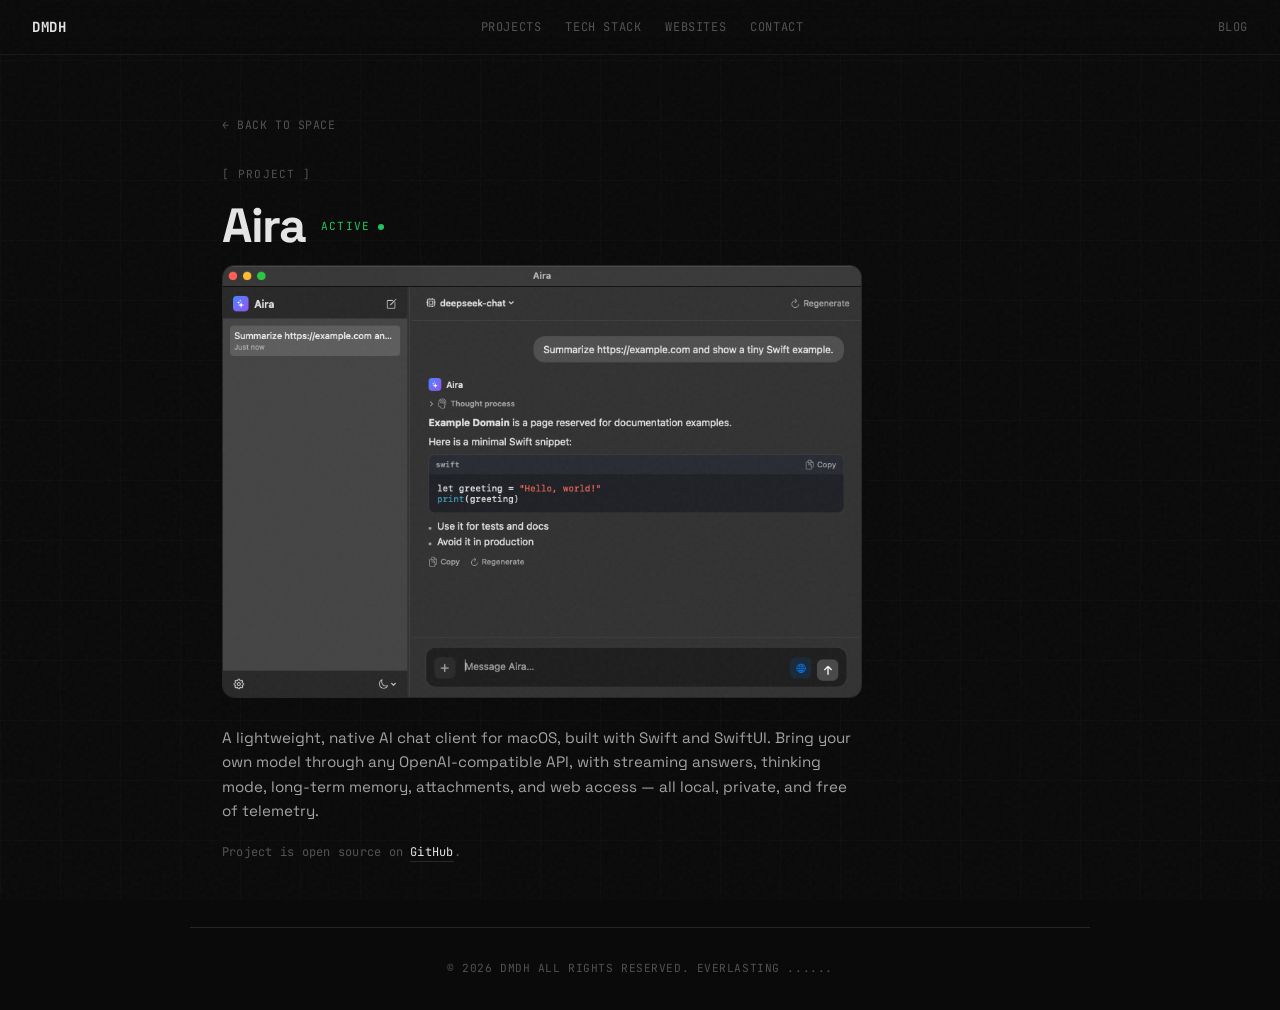
==== aira.html @ 38782048 "Add Aira project page" ====
<!DOCTYPE html>
<html lang="en" translate="no" class="notranslate">
<head>
    <meta charset="UTF-8">
    <meta name="viewport" content="width=device-width, initial-scale=1.0">
    <meta name="google" content="notranslate">
    <title>Aira — DmDh's Space</title>
    <meta name="description" content="Aira — a lightweight, native macOS AI chat client built with Swift and SwiftUI for chatting with multiple AI models through customizable APIs.">

    <!-- Open Graph -->
    <meta property="og:type" content="website">
    <meta property="og:title" content="Aira — DmDh's Space">
    <meta property="og:description" content="Aira — a lightweight, native macOS AI chat client built with Swift and SwiftUI for chatting with multiple AI models through customizable APIs.">

    <!-- Social -->
    <meta property="twitter:card" content="summary_large_image">
    <meta property="twitter:title" content="Aira — DmDh's Space">
    <meta property="twitter:description" content="Aira — a lightweight, native macOS AI chat client built with Swift and SwiftUI for chatting with multiple AI models through customizable APIs.">

    <link rel="icon" type="image/png" href="assets/img/favicon.png">
    <link rel="preconnect" href="https://fonts.googleapis.com">
    <link rel="preconnect" href="https://fonts.gstatic.com" crossorigin>
    <link href="https://fonts.googleapis.com/css2?family=Space+Grotesk:wght@400;500;700&family=JetBrains+Mono:wght@300;400;500&display=swap" rel="stylesheet" crossorigin>
    <link rel="preload" href="assets/css/styles.css" as="style">
    <link rel="stylesheet" href="assets/css/styles.css">
</head>
<body translate="no">
    <div class="noise-overlay"></div>

    <div class="cursor-dot"></div>
    <div class="cursor-ring"></div>

    <nav>
        <div class="nav-logo">DmDh</div>
        <div class="nav-links">
            <a href="index.html#projects">Projects</a>
            <a href="index.html#techstack">Tech Stack</a>
            <a href="index.html#websites">Websites</a>
            <a href="index.html#contact">Contact</a>
        </div>
        <div class="nav-social">
            <a href="https://dmdh.me" target="_blank" rel="noopener noreferrer">BLOG</a>
        </div>
    </nav>

    <main>
        <section class="project-detail" translate="no">
            <a class="detail-back" href="index.html">&larr; Back to Space</a>
            <div class="annotation">[ PROJECT ]</div>
            <div class="detail-head">
                <h1 class="detail-title">Aira</h1>
                <span class="project-status">ACTIVE <span class="status-dot"></span></span>
            </div>
            <div class="detail-media">
                <img src="assets/img/aira.png" alt="Aira">
            </div>
            <p class="detail-text">
                A lightweight, native AI chat client for macOS, built with Swift and SwiftUI.
                Bring your own model through any OpenAI-compatible API, with streaming answers,
                thinking mode, long-term memory, attachments, and web access — all local, private,
                and free of telemetry.
            </p>
            <p class="detail-note">
                Project is open source on <a href="https://github.com/dmdh1145/Aira" target="_blank" rel="noopener noreferrer">GitHub</a>.
            </p>
        </section>
    </main>

    <footer>
        <span class="footer-copy">&copy; 2026 DmDh ALL RIGHTS RESERVED. EVERLASTING ......</span>
    </footer>

    <script src="assets/js/script.js"></script>
</body>
</html>
---- assets/css/styles.css ----
/* ==================== */
/* Reset & Variables */
/* ==================== */

* {
    margin: 0;
    padding: 0;
    box-sizing: border-box;
}

:root {
    --bg: #0a0a0a;
    --bg-card: #111111;
    --bg-card-hover: #161616;
    --text: #e5e5e5;
    --text-secondary: #a3a3a3;
    --text-muted: #525252;
    --border: #262626;
    --accent: #e5e5e5;
    --accent-dim: rgba(229, 229, 229, 0.05);
    --tag-bg: rgba(229, 229, 229, 0.08);
    --pill-bg: rgba(229, 229, 229, 0.06);
    --pill-border: rgba(229, 229, 229, 0.12);
    --green: #22c55e;
    --blue: #3b82f6;
}

html {
    scroll-behavior: smooth;
}

body {
    font-family: 'Space Grotesk', -apple-system, BlinkMacSystemFont, sans-serif;
    font-size: 15px;
    line-height: 1.6;
    color: var(--text);
    background: var(--bg);
    overflow-x: hidden;
    -webkit-font-smoothing: antialiased;
    position: relative;
}

/* ==================== */
/* Noise Overlay */
/* ==================== */

.noise-overlay {
    position: fixed;
    top: 0;
    left: 0;
    width: 100%;
    height: 100%;
    pointer-events: none;
    z-index: 100;
    opacity: 0.03;
    background-image: url("data:image/svg+xml,%3Csvg viewBox='0 0 256 256' xmlns='http://www.w3.org/2000/svg'%3E%3Cfilter id='noise'%3E%3CfeTurbulence type='fractalNoise' baseFrequency='0.9' numOctaves='4' stitchTiles='stitch'/%3E%3C/filter%3E%3Crect width='100%25' height='100%25' filter='url(%23noise)'/%3E%3C/svg%3E");
    background-repeat: repeat;
}

/* Grid background */
body::before {
    content: '';
    position: fixed;
    top: 0;
    left: 0;
    width: 100%;
    height: 100%;
    background-image:
        linear-gradient(rgba(255,255,255,0.02) 1px, transparent 1px),
        linear-gradient(90deg, rgba(255,255,255,0.02) 1px, transparent 1px);
    background-size: 60px 60px;
    pointer-events: none;
    z-index: 0;
}

/* ==================== */
/* Navigation */
/* ==================== */

nav {
    position: fixed;
    top: 0;
    left: 0;
    right: 0;
    z-index: 50;
    display: flex;
    align-items: center;
    justify-content: space-between;
    padding: 1rem 2rem;
    background: rgba(10, 10, 10, 0.8);
    backdrop-filter: blur(12px);
    border-bottom: 1px solid var(--border);
    font-family: 'JetBrains Mono', monospace;
    font-size: 0.75rem;
    text-transform: uppercase;
    letter-spacing: 0.05em;
}

.nav-logo {
    font-weight: 700;
    font-size: 0.875rem;
    color: var(--text);
}

.nav-links, .nav-social {
    display: flex;
    gap: 1.5rem;
}

nav a {
    color: var(--text-muted);
    text-decoration: none;
    transition: color 0.2s;
}

nav a:hover {
    color: var(--text);
}

/* ==================== */
/* Main Container */
/* ==================== */

main {
    max-width: 900px;
    margin: 0 auto;
    padding: 7rem 2rem 4rem;
    position: relative;
    z-index: 1;
}

/* ==================== */
/* Annotations */
/* ==================== */

.annotation {
    font-family: 'JetBrains Mono', monospace;
    font-size: 0.7rem;
    color: var(--text-muted);
    letter-spacing: 0.1em;
    text-transform: uppercase;
    margin-bottom: 1rem;
}

/* ==================== */
/* Hero */
/* ==================== */

.hero {
    margin-bottom: 4rem;
    padding-top: 2rem;
}

.hero-name {
    font-size: clamp(3rem, 12vw, 6rem);
    font-weight: 700;
    line-height: 1;
    letter-spacing: -0.03em;
    margin-bottom: 1rem;
    color: var(--text);
}

.hero-name span {
    display: inline-block;
    animation: fadeInChar 0.5s ease forwards;
    opacity: 0;
    transform: translateY(20px);
}

.hero-space {
    width: 0.3em;
    display: inline-block;
}

@keyframes fadeInChar {
    to {
        opacity: 1;
        transform: translateY(0);
    }
}

.hero-meta {
    font-family: 'JetBrains Mono', monospace;
    font-size: 0.75rem;
    color: var(--text-muted);
    letter-spacing: 0.05em;
    text-transform: uppercase;
    display: flex;
    align-items: center;
    gap: 0.5rem;
}

.status-dot {
    width: 6px;
    height: 6px;
    border-radius: 50%;
    background: var(--green);
    animation: pulse 2s ease-in-out infinite;
}

@keyframes pulse {
    0%, 100% { opacity: 1; }
    50% { opacity: 0.3; }
}

/* ==================== */
/* Cards */
/* ==================== */

.card {
    background: var(--bg-card);
    border: 1px solid var(--border);
    border-radius: 12px;
    padding: 2rem;
    margin-bottom: 2rem;
    transition: border-color 0.3s;
}

.card:hover {
    border-color: rgba(229, 229, 229, 0.15);
}
/* ==================== */
/* Tech Stack */
/* ==================== */

.tech-stack {
    margin-bottom: 2rem;
}

.sites-card {
    margin-bottom: 2rem;
    padding-top: 1.25rem;
    padding-bottom: 1.25rem;
}

.sites-list {
    display: flex;
    align-items: center;
    justify-content: space-between;
    gap: 1rem;
    flex-wrap: wrap;
}

.sites-list a {
    font-family: 'JetBrains Mono', monospace;
    font-size: 0.72rem;
    color: var(--text);
    text-decoration: none;
    padding: 0.42rem 0.75rem;
    border: 1px solid var(--border);
    border-radius: 18px;
    background: var(--pill-bg);
    transition: all 0.2s;
}

.sites-list a:hover {
    background: rgba(229, 229, 229, 0.1);
    border-color: rgba(229, 229, 229, 0.2);
}

.stack-grid {
    display: grid;
    grid-template-columns: repeat(2, minmax(0, 1fr));
    gap: 1rem;
}

.stack-card {
    background: var(--bg-card);
    border: 1px solid var(--border);
    border-radius: 12px;
    padding: 1.5rem;
}

.stack-card h3 {
    font-family: 'JetBrains Mono', monospace;
    font-size: 0.65rem;
    color: var(--text-muted);
    text-transform: uppercase;
    letter-spacing: 0.1em;
    margin-bottom: 1rem;
}

.pills {
    display: flex;
    flex-wrap: wrap;
    gap: 0.5rem;
}

.pill {
    font-family: 'JetBrains Mono', monospace;
    font-size: 0.7rem;
    color: var(--text-secondary);
    background: var(--pill-bg);
    border: 1px solid var(--pill-border);
    padding: 0.3rem 0.65rem;
    border-radius: 20px;
    transition: all 0.2s;
}

.pill:hover {
    background: rgba(229, 229, 229, 0.1);
    border-color: rgba(229, 229, 229, 0.2);
    color: var(--text);
}

/* ==================== */
/* Projects */
/* ==================== */

.projects-grid {
    display: grid;
    grid-template-columns: repeat(auto-fit, minmax(240px, 1fr));
    gap: 1rem;
    margin-bottom: 2rem;
}

.project-card {
    display: flex;
    flex-direction: column;
    gap: 1rem;
    margin-bottom: 0;
    min-width: 0;
    overflow: hidden;
    text-decoration: none;
    color: inherit;
}

.project-media {
    position: relative;
    width: 100%;
    aspect-ratio: 16 / 9;
    border-radius: 8px;
    border: 1px solid var(--border);
    background: var(--bg);
    overflow: hidden;
}

.project-media img {
    width: 100%;
    height: 100%;
    object-fit: cover;
    display: block;
    transition: transform 0.25s ease;
}

.project-card:hover .project-media img {
    transform: scale(1.05);
}

.project-media-placeholder {
    background: var(--pill-bg);
}

.project-title {
    font-size: 0.95rem;
    font-weight: 700;
    color: var(--text);
    transition: transform 0.25s ease;
    transform-origin: left center;
}

.project-card:hover .project-title {
    transform: scale(1.04);
}

.project-desc {
    font-size: 0.85rem;
    color: var(--text-secondary);
    margin-top: 0.35rem;
}

.project-body {
    display: flex;
    flex-direction: column;
    flex: 1;
}

.project-status {
    display: inline-flex;
    align-items: center;
    gap: 0.5rem;
    font-family: 'JetBrains Mono', monospace;
    font-size: 0.7rem;
    letter-spacing: 0.1em;
    text-transform: uppercase;
    color: var(--green);
}

.project-body .project-status {
    margin-top: auto;
    padding-top: 0.6rem;
}

.project-status.upcoming {
    color: var(--blue);
}

.status-dot.blue {
    background: var(--blue);
}

/* ==================== */
/* Project Detail */
/* ==================== */

.project-detail {
    max-width: 640px;
}

.detail-back {
    display: inline-block;
    font-family: 'JetBrains Mono', monospace;
    font-size: 0.72rem;
    color: var(--text-muted);
    text-decoration: none;
    text-transform: uppercase;
    letter-spacing: 0.05em;
    margin-bottom: 2rem;
    transition: color 0.2s;
}

.detail-back:hover {
    color: var(--text);
}

.detail-head {
    display: flex;
    align-items: center;
    flex-wrap: wrap;
    gap: 0.75rem 1rem;
    margin-bottom: 0.75rem;
}

.detail-title {
    font-size: clamp(2rem, 8vw, 3rem);
    font-weight: 700;
    line-height: 1.1;
    letter-spacing: -0.03em;
    margin-bottom: 0.75rem;
}

.detail-head .detail-title {
    margin-bottom: 0;
}

.detail-media {
    width: 100%;
    border: 1px solid var(--border);
    border-radius: 12px;
    background: var(--bg-card);
    overflow: hidden;
    margin-bottom: 1.75rem;
}

.detail-media img {
    width: 100%;
    height: auto;
    display: block;
}

.detail-text {
    color: var(--text-secondary);
    font-size: 0.95rem;
    margin-bottom: 1.25rem;
}

.detail-note {
    font-family: 'JetBrains Mono', monospace;
    font-size: 0.75rem;
    color: var(--text-muted);
    letter-spacing: 0.02em;
}

.detail-note a {
    color: var(--text);
    text-decoration: none;
    border-bottom: 1px solid var(--border);
    padding-bottom: 1px;
    transition: border-color 0.2s;
}

.detail-note a:hover {
    border-bottom-color: var(--text);
}

/* ==================== */
/* Contact */
/* ==================== */

.contact-text {
    color: var(--text-secondary);
    font-size: 0.95rem;
    margin-bottom: 1.25rem;
}

.contact-links {
    display: flex;
    gap: 1.5rem;
}

.contact-links a {
    font-family: 'JetBrains Mono', monospace;
    font-size: 0.75rem;
    color: var(--text-muted);
    text-decoration: none;
    text-transform: uppercase;
    letter-spacing: 0.05em;
    border-bottom: 1px solid var(--border);
    padding-bottom: 2px;
    transition: all 0.2s;
}

.contact-links a:hover {
    color: var(--text);
    border-bottom-color: var(--text);
}

/* ==================== */
/* Footer */
/* ==================== */

footer {
    max-width: 900px;
    margin: 0 auto;
    padding: 2rem;
    display: flex;
    justify-content: center;
    align-items: center;
    border-top: 1px solid var(--border);
    font-family: 'JetBrains Mono', monospace;
    font-size: 0.7rem;
    color: var(--text-muted);
    text-transform: uppercase;
    letter-spacing: 0.05em;
    position: relative;
    z-index: 1;
}

.footer-copy {
    text-align: center;
}

/* ==================== */
/* Custom Cursor */
/* ==================== */

body {
    cursor: none;
}

a, button {
    cursor: none;
}

.cursor-dot,
.cursor-ring {
    position: fixed;
    pointer-events: none;
    z-index: 9999;
    mix-blend-mode: difference;
    display: none;
}

.cursor-dot {
    width: 5px;
    height: 5px;
    background: #fff;
    border-radius: 50%;
}

.cursor-ring {
    width: 40px;
    height: 40px;
    border: 1.5px solid #fff;
    border-radius: 50%;
    background: transparent;
}

@media (hover: hover) and (pointer: fine) {
    .cursor-dot,
    .cursor-ring {
        display: block;
    }
}

/* ==================== */
/* Animations */
/* ==================== */

.card, .stack-card, .tech-stack {
    opacity: 0;
    transform: translateY(20px);
    animation: fadeInUp 0.6s ease forwards;
}

@keyframes fadeInUp {
    to {
        opacity: 1;
        transform: translateY(0);
    }
}

.card:nth-child(2) { animation-delay: 0.1s; }
.card:nth-child(3) { animation-delay: 0.2s; }
.card:nth-child(4) { animation-delay: 0.3s; }
.card:nth-child(5) { animation-delay: 0.4s; }
.tech-stack { animation-delay: 0.5s; }

/* ==================== */
/* Responsive - Tablet */
/* ==================== */

@media (max-width: 768px) {
    nav {
        padding: 0.75rem 1.25rem;
    }

    .nav-links {
        gap: 1rem;
    }

    .nav-social {
        display: none;
    }

    main {
        padding: 6rem 1.25rem 3rem;
    }

    .hero-name {
        font-size: clamp(2.5rem, 10vw, 4rem);
    }

    .stack-grid {
        grid-template-columns: 1fr;
    }

    .sites-list {
        justify-content: flex-start;
        gap: 0.65rem;
    }

    .contact-links {
        flex-wrap: wrap;
    }
}

@media (max-width: 640px) {
    .projects-grid {
        grid-template-columns: 1fr;
    }
}

@media (max-width: 480px) {
    .nav-links {
        display: none;
    }

    main {
        padding: 5rem 1rem 2rem;
    }

    .hero-name {
        font-size: 2.5rem;
    }

    .card {
        padding: 1.5rem;
    }
}

/* ==================== */
/* Accessibility */
/* ==================== */

@media (prefers-reduced-motion: reduce) {
    *, *::before, *::after {
        animation-duration: 0.01ms !important;
        animation-iteration-count: 1 !important;
        transition-duration: 0.01ms !important;
    }
}

a:focus-visible {
    outline: 2px solid var(--text);
    outline-offset: 4px;
}

::selection {
    background: rgba(229, 229, 229, 0.2);
    color: var(--text);
}
---- assets/css/styles.css ----
/* ==================== */
/* Reset & Variables */
/* ==================== */

* {
    margin: 0;
    padding: 0;
    box-sizing: border-box;
}

:root {
    --bg: #0a0a0a;
    --bg-card: #111111;
    --bg-card-hover: #161616;
    --text: #e5e5e5;
    --text-secondary: #a3a3a3;
    --text-muted: #525252;
    --border: #262626;
    --accent: #e5e5e5;
    --accent-dim: rgba(229, 229, 229, 0.05);
    --tag-bg: rgba(229, 229, 229, 0.08);
    --pill-bg: rgba(229, 229, 229, 0.06);
    --pill-border: rgba(229, 229, 229, 0.12);
    --green: #22c55e;
    --blue: #3b82f6;
}

html {
    scroll-behavior: smooth;
}

body {
    font-family: 'Space Grotesk', -apple-system, BlinkMacSystemFont, sans-serif;
    font-size: 15px;
    line-height: 1.6;
    color: var(--text);
    background: var(--bg);
    overflow-x: hidden;
    -webkit-font-smoothing: antialiased;
    position: relative;
}

/* ==================== */
/* Noise Overlay */
/* ==================== */

.noise-overlay {
    position: fixed;
    top: 0;
    left: 0;
    width: 100%;
    height: 100%;
    pointer-events: none;
    z-index: 100;
    opacity: 0.03;
    background-image: url("data:image/svg+xml,%3Csvg viewBox='0 0 256 256' xmlns='http://www.w3.org/2000/svg'%3E%3Cfilter id='noise'%3E%3CfeTurbulence type='fractalNoise' baseFrequency='0.9' numOctaves='4' stitchTiles='stitch'/%3E%3C/filter%3E%3Crect width='100%25' height='100%25' filter='url(%23noise)'/%3E%3C/svg%3E");
    background-repeat: repeat;
}

/* Grid background */
body::before {
    content: '';
    position: fixed;
    top: 0;
    left: 0;
    width: 100%;
    height: 100%;
    background-image:
        linear-gradient(rgba(255,255,255,0.02) 1px, transparent 1px),
        linear-gradient(90deg, rgba(255,255,255,0.02) 1px, transparent 1px);
    background-size: 60px 60px;
    pointer-events: none;
    z-index: 0;
}

/* ==================== */
/* Navigation */
/* ==================== */

nav {
    position: fixed;
    top: 0;
    left: 0;
    right: 0;
    z-index: 50;
    display: flex;
    align-items: center;
    justify-content: space-between;
    padding: 1rem 2rem;
    background: rgba(10, 10, 10, 0.8);
    backdrop-filter: blur(12px);
    border-bottom: 1px solid var(--border);
    font-family: 'JetBrains Mono', monospace;
    font-size: 0.75rem;
    text-transform: uppercase;
    letter-spacing: 0.05em;
}

.nav-logo {
    font-weight: 700;
    font-size: 0.875rem;
    color: var(--text);
}

.nav-links, .nav-social {
    display: flex;
    gap: 1.5rem;
}

nav a {
    color: var(--text-muted);
    text-decoration: none;
    transition: color 0.2s;
}

nav a:hover {
    color: var(--text);
}

/* ==================== */
/* Main Container */
/* ==================== */

main {
    max-width: 900px;
    margin: 0 auto;
    padding: 7rem 2rem 4rem;
    position: relative;
    z-index: 1;
}

/* ==================== */
/* Annotations */
/* ==================== */

.annotation {
    font-family: 'JetBrains Mono', monospace;
    font-size: 0.7rem;
    color: var(--text-muted);
    letter-spacing: 0.1em;
    text-transform: uppercase;
    margin-bottom: 1rem;
}

/* ==================== */
/* Hero */
/* ==================== */

.hero {
    margin-bottom: 4rem;
    padding-top: 2rem;
}

.hero-name {
    font-size: clamp(3rem, 12vw, 6rem);
    font-weight: 700;
    line-height: 1;
    letter-spacing: -0.03em;
    margin-bottom: 1rem;
    color: var(--text);
}

.hero-name span {
    display: inline-block;
    animation: fadeInChar 0.5s ease forwards;
    opacity: 0;
    transform: translateY(20px);
}

.hero-space {
    width: 0.3em;
    display: inline-block;
}

@keyframes fadeInChar {
    to {
        opacity: 1;
        transform: translateY(0);
    }
}

.hero-meta {
    font-family: 'JetBrains Mono', monospace;
    font-size: 0.75rem;
    color: var(--text-muted);
    letter-spacing: 0.05em;
    text-transform: uppercase;
    display: flex;
    align-items: center;
    gap: 0.5rem;
}

.status-dot {
    width: 6px;
    height: 6px;
    border-radius: 50%;
    background: var(--green);
    animation: pulse 2s ease-in-out infinite;
}

@keyframes pulse {
    0%, 100% { opacity: 1; }
    50% { opacity: 0.3; }
}

/* ==================== */
/* Cards */
/* ==================== */

.card {
    background: var(--bg-card);
    border: 1px solid var(--border);
    border-radius: 12px;
    padding: 2rem;
    margin-bottom: 2rem;
    transition: border-color 0.3s;
}

.card:hover {
    border-color: rgba(229, 229, 229, 0.15);
}
/* ==================== */
/* Tech Stack */
/* ==================== */

.tech-stack {
    margin-bottom: 2rem;
}

.sites-card {
    margin-bottom: 2rem;
    padding-top: 1.25rem;
    padding-bottom: 1.25rem;
}

.sites-list {
    display: flex;
    align-items: center;
    justify-content: space-between;
    gap: 1rem;
    flex-wrap: wrap;
}

.sites-list a {
    font-family: 'JetBrains Mono', monospace;
    font-size: 0.72rem;
    color: var(--text);
    text-decoration: none;
    padding: 0.42rem 0.75rem;
    border: 1px solid var(--border);
    border-radius: 18px;
    background: var(--pill-bg);
    transition: all 0.2s;
}

.sites-list a:hover {
    background: rgba(229, 229, 229, 0.1);
    border-color: rgba(229, 229, 229, 0.2);
}

.stack-grid {
    display: grid;
    grid-template-columns: repeat(2, minmax(0, 1fr));
    gap: 1rem;
}

.stack-card {
    background: var(--bg-card);
    border: 1px solid var(--border);
    border-radius: 12px;
    padding: 1.5rem;
}

.stack-card h3 {
    font-family: 'JetBrains Mono', monospace;
    font-size: 0.65rem;
    color: var(--text-muted);
    text-transform: uppercase;
    letter-spacing: 0.1em;
    margin-bottom: 1rem;
}

.pills {
    display: flex;
    flex-wrap: wrap;
    gap: 0.5rem;
}

.pill {
    font-family: 'JetBrains Mono', monospace;
    font-size: 0.7rem;
    color: var(--text-secondary);
    background: var(--pill-bg);
    border: 1px solid var(--pill-border);
    padding: 0.3rem 0.65rem;
    border-radius: 20px;
    transition: all 0.2s;
}

.pill:hover {
    background: rgba(229, 229, 229, 0.1);
    border-color: rgba(229, 229, 229, 0.2);
    color: var(--text);
}

/* ==================== */
/* Projects */
/* ==================== */

.projects-grid {
    display: grid;
    grid-template-columns: repeat(auto-fit, minmax(240px, 1fr));
    gap: 1rem;
    margin-bottom: 2rem;
}

.project-card {
    display: flex;
    flex-direction: column;
    gap: 1rem;
    margin-bottom: 0;
    min-width: 0;
    overflow: hidden;
    text-decoration: none;
    color: inherit;
}

.project-media {
    position: relative;
    width: 100%;
    aspect-ratio: 16 / 9;
    border-radius: 8px;
    border: 1px solid var(--border);
    background: var(--bg);
    overflow: hidden;
}

.project-media img {
    width: 100%;
    height: 100%;
    object-fit: cover;
    display: block;
    transition: transform 0.25s ease;
}

.project-card:hover .project-media img {
    transform: scale(1.05);
}

.project-media-placeholder {
    background: var(--pill-bg);
}

.project-title {
    font-size: 0.95rem;
    font-weight: 700;
    color: var(--text);
    transition: transform 0.25s ease;
    transform-origin: left center;
}

.project-card:hover .project-title {
    transform: scale(1.04);
}

.project-desc {
    font-size: 0.85rem;
    color: var(--text-secondary);
    margin-top: 0.35rem;
}

.project-body {
    display: flex;
    flex-direction: column;
    flex: 1;
}

.project-status {
    display: inline-flex;
    align-items: center;
    gap: 0.5rem;
    font-family: 'JetBrains Mono', monospace;
    font-size: 0.7rem;
    letter-spacing: 0.1em;
    text-transform: uppercase;
    color: var(--green);
}

.project-body .project-status {
    margin-top: auto;
    padding-top: 0.6rem;
}

.project-status.upcoming {
    color: var(--blue);
}

.status-dot.blue {
    background: var(--blue);
}

/* ==================== */
/* Project Detail */
/* ==================== */

.project-detail {
    max-width: 640px;
}

.detail-back {
    display: inline-block;
    font-family: 'JetBrains Mono', monospace;
    font-size: 0.72rem;
    color: var(--text-muted);
    text-decoration: none;
    text-transform: uppercase;
    letter-spacing: 0.05em;
    margin-bottom: 2rem;
    transition: color 0.2s;
}

.detail-back:hover {
    color: var(--text);
}

.detail-head {
    display: flex;
    align-items: center;
    flex-wrap: wrap;
    gap: 0.75rem 1rem;
    margin-bottom: 0.75rem;
}

.detail-title {
    font-size: clamp(2rem, 8vw, 3rem);
    font-weight: 700;
    line-height: 1.1;
    letter-spacing: -0.03em;
    margin-bottom: 0.75rem;
}

.detail-head .detail-title {
    margin-bottom: 0;
}

.detail-media {
    width: 100%;
    border: 1px solid var(--border);
    border-radius: 12px;
    background: var(--bg-card);
    overflow: hidden;
    margin-bottom: 1.75rem;
}

.detail-media img {
    width: 100%;
    height: auto;
    display: block;
}

.detail-text {
    color: var(--text-secondary);
    font-size: 0.95rem;
    margin-bottom: 1.25rem;
}

.detail-note {
    font-family: 'JetBrains Mono', monospace;
    font-size: 0.75rem;
    color: var(--text-muted);
    letter-spacing: 0.02em;
}

.detail-note a {
    color: var(--text);
    text-decoration: none;
    border-bottom: 1px solid var(--border);
    padding-bottom: 1px;
    transition: border-color 0.2s;
}

.detail-note a:hover {
    border-bottom-color: var(--text);
}

/* ==================== */
/* Contact */
/* ==================== */

.contact-text {
    color: var(--text-secondary);
    font-size: 0.95rem;
    margin-bottom: 1.25rem;
}

.contact-links {
    display: flex;
    gap: 1.5rem;
}

.contact-links a {
    font-family: 'JetBrains Mono', monospace;
    font-size: 0.75rem;
    color: var(--text-muted);
    text-decoration: none;
    text-transform: uppercase;
    letter-spacing: 0.05em;
    border-bottom: 1px solid var(--border);
    padding-bottom: 2px;
    transition: all 0.2s;
}

.contact-links a:hover {
    color: var(--text);
    border-bottom-color: var(--text);
}

/* ==================== */
/* Footer */
/* ==================== */

footer {
    max-width: 900px;
    margin: 0 auto;
    padding: 2rem;
    display: flex;
    justify-content: center;
    align-items: center;
    border-top: 1px solid var(--border);
    font-family: 'JetBrains Mono', monospace;
    font-size: 0.7rem;
    color: var(--text-muted);
    text-transform: uppercase;
    letter-spacing: 0.05em;
    position: relative;
    z-index: 1;
}

.footer-copy {
    text-align: center;
}

/* ==================== */
/* Custom Cursor */
/* ==================== */

body {
    cursor: none;
}

a, button {
    cursor: none;
}

.cursor-dot,
.cursor-ring {
    position: fixed;
    pointer-events: none;
    z-index: 9999;
    mix-blend-mode: difference;
    display: none;
}

.cursor-dot {
    width: 5px;
    height: 5px;
    background: #fff;
    border-radius: 50%;
}

.cursor-ring {
    width: 40px;
    height: 40px;
    border: 1.5px solid #fff;
    border-radius: 50%;
    background: transparent;
}

@media (hover: hover) and (pointer: fine) {
    .cursor-dot,
    .cursor-ring {
        display: block;
    }
}

/* ==================== */
/* Animations */
/* ==================== */

.card, .stack-card, .tech-stack {
    opacity: 0;
    transform: translateY(20px);
    animation: fadeInUp 0.6s ease forwards;
}

@keyframes fadeInUp {
    to {
        opacity: 1;
        transform: translateY(0);
    }
}

.card:nth-child(2) { animation-delay: 0.1s; }
.card:nth-child(3) { animation-delay: 0.2s; }
.card:nth-child(4) { animation-delay: 0.3s; }
.card:nth-child(5) { animation-delay: 0.4s; }
.tech-stack { animation-delay: 0.5s; }

/* ==================== */
/* Responsive - Tablet */
/* ==================== */

@media (max-width: 768px) {
    nav {
        padding: 0.75rem 1.25rem;
    }

    .nav-links {
        gap: 1rem;
    }

    .nav-social {
        display: none;
    }

    main {
        padding: 6rem 1.25rem 3rem;
    }

    .hero-name {
        font-size: clamp(2.5rem, 10vw, 4rem);
    }

    .stack-grid {
        grid-template-columns: 1fr;
    }

    .sites-list {
        justify-content: flex-start;
        gap: 0.65rem;
    }

    .contact-links {
        flex-wrap: wrap;
    }
}

@media (max-width: 640px) {
    .projects-grid {
        grid-template-columns: 1fr;
    }
}

@media (max-width: 480px) {
    .nav-links {
        display: none;
    }

    main {
        padding: 5rem 1rem 2rem;
    }

    .hero-name {
        font-size: 2.5rem;
    }

    .card {
        padding: 1.5rem;
    }
}

/* ==================== */
/* Accessibility */
/* ==================== */

@media (prefers-reduced-motion: reduce) {
    *, *::before, *::after {
        animation-duration: 0.01ms !important;
        animation-iteration-count: 1 !important;
        transition-duration: 0.01ms !important;
    }
}

a:focus-visible {
    outline: 2px solid var(--text);
    outline-offset: 4px;
}

::selection {
    background: rgba(229, 229, 229, 0.2);
    color: var(--text);
}
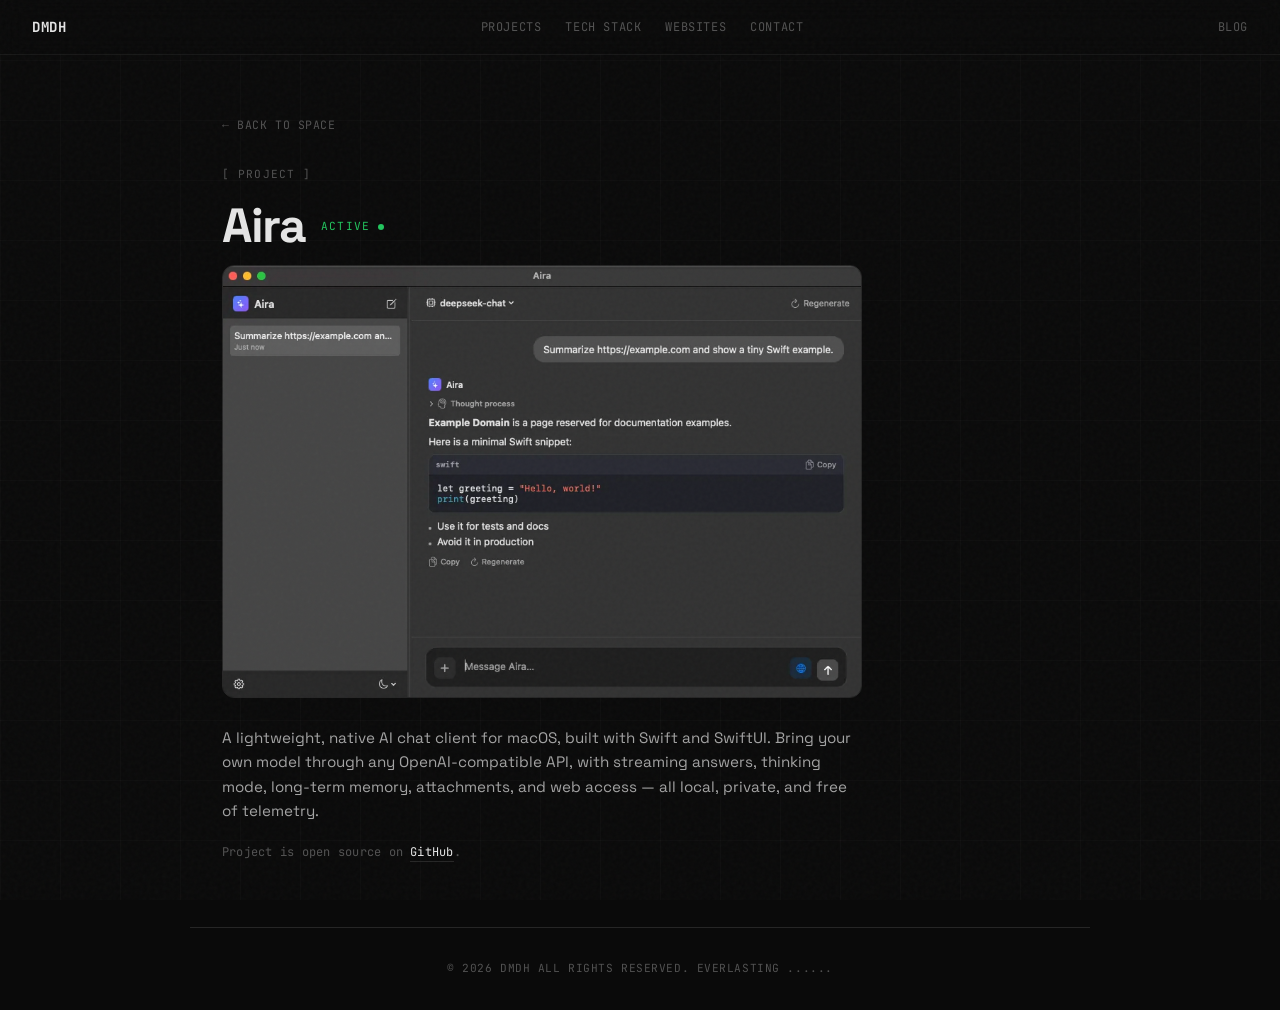
==== commit 288f116a: "auto update" ====
--- a/aira.html
+++ b/aira.html
@@ -1,37 +1,52 @@
 <!DOCTYPE html>
-<html lang="en" translate="no" class="notranslate">
+<html lang="en" translate="no">
 <head>
     <meta charset="UTF-8">
     <meta name="viewport" content="width=device-width, initial-scale=1.0">
-    <meta name="google" content="notranslate">
+    <script>document.documentElement.classList.add('js');</script>
     <title>Aira — DmDh's Space</title>
     <meta name="description" content="Aira — a lightweight, native macOS AI chat client built with Swift and SwiftUI for chatting with multiple AI models through customizable APIs.">
+    <meta name="theme-color" content="#0a0a0a">
+    <link rel="canonical" href="https://dmdh.space/aira.html">
+
+    <link rel="icon" type="image/png" sizes="32x32" href="assets/img/favicon-32.png">
+    <link rel="icon" type="image/png" sizes="16x16" href="assets/img/favicon-16.png">
+    <link rel="apple-touch-icon" sizes="180x180" href="assets/img/apple-touch-icon.png">
+    <link rel="manifest" href="site.webmanifest">
+
+    <link rel="preload" href="assets/fonts/space-grotesk.woff2" as="font" type="font/woff2" crossorigin>
+    <link rel="preload" href="assets/fonts/jetbrains-mono.woff2" as="font" type="font/woff2" crossorigin>
 
     <!-- Open Graph -->
     <meta property="og:type" content="website">
+    <meta property="og:site_name" content="DmDh's Space">
+    <meta property="og:url" content="https://dmdh.space/aira.html">
     <meta property="og:title" content="Aira — DmDh's Space">
     <meta property="og:description" content="Aira — a lightweight, native macOS AI chat client built with Swift and SwiftUI for chatting with multiple AI models through customizable APIs.">
+    <meta property="og:image" content="https://dmdh.space/assets/img/og-image.jpg">
+    <meta property="og:image:width" content="1200">
+    <meta property="og:image:height" content="630">
+    <meta property="og:image:alt" content="Aira">
 
     <!-- Social -->
     <meta property="twitter:card" content="summary_large_image">
     <meta property="twitter:title" content="Aira — DmDh's Space">
     <meta property="twitter:description" content="Aira — a lightweight, native macOS AI chat client built with Swift and SwiftUI for chatting with multiple AI models through customizable APIs.">
+    <meta property="twitter:image" content="https://dmdh.space/assets/img/og-image.jpg">
 
-    <link rel="icon" type="image/png" href="assets/img/favicon.png">
-    <link rel="preconnect" href="https://fonts.googleapis.com">
-    <link rel="preconnect" href="https://fonts.gstatic.com" crossorigin>
-    <link href="https://fonts.googleapis.com/css2?family=Space+Grotesk:wght@400;500;700&family=JetBrains+Mono:wght@300;400;500&display=swap" rel="stylesheet" crossorigin>
     <link rel="preload" href="assets/css/styles.css" as="style">
     <link rel="stylesheet" href="assets/css/styles.css">
 </head>
-<body translate="no">
-    <div class="noise-overlay"></div>
+<body>
+    <a class="skip-link" href="#main">Skip to content</a>
 
-    <div class="cursor-dot"></div>
-    <div class="cursor-ring"></div>
+    <div class="noise-overlay" aria-hidden="true"></div>
 
-    <nav>
-        <div class="nav-logo">DmDh</div>
+    <div class="cursor-dot" aria-hidden="true"></div>
+    <div class="cursor-ring" aria-hidden="true"></div>
+
+    <nav aria-label="Main">
+        <a class="nav-logo" href="index.html">DmDh</a>
         <div class="nav-links">
             <a href="index.html#projects">Projects</a>
             <a href="index.html#techstack">Tech Stack</a>
@@ -43,16 +58,19 @@
         </div>
     </nav>
 
-    <main>
-        <section class="project-detail" translate="no">
+    <main id="main">
+        <section class="project-detail">
             <a class="detail-back" href="index.html">&larr; Back to Space</a>
-            <div class="annotation">[ PROJECT ]</div>
+            <p class="annotation">[ PROJECT ]</p>
             <div class="detail-head">
                 <h1 class="detail-title">Aira</h1>
                 <span class="project-status">ACTIVE <span class="status-dot"></span></span>
             </div>
             <div class="detail-media">
-                <img src="assets/img/aira.png" alt="Aira">
+                <img src="assets/img/aira-900.webp"
+                     srcset="assets/img/aira-450.webp 450w, assets/img/aira-900.webp 900w"
+                     sizes="(max-width: 672px) calc(100vw - 2rem), 640px"
+                     width="900" height="608" alt="Aira" decoding="async" fetchpriority="high">
             </div>
             <p class="detail-text">
                 A lightweight, native AI chat client for macOS, built with Swift and SwiftUI.
--- a/assets/css/styles.css
+++ b/assets/css/styles.css
@@ -8,21 +8,33 @@
     box-sizing: border-box;
 }
 
+@font-face {
+    font-family: 'Space Grotesk';
+    font-style: normal;
+    font-weight: 400 700;
+    font-display: swap;
+    src: url('../fonts/space-grotesk.woff2') format('woff2');
+}
+
+@font-face {
+    font-family: 'JetBrains Mono';
+    font-style: normal;
+    font-weight: 400 700;
+    font-display: swap;
+    src: url('../fonts/jetbrains-mono.woff2') format('woff2');
+}
+
 :root {
+    color-scheme: dark;
     --bg: #0a0a0a;
     --bg-card: #111111;
-    --bg-card-hover: #161616;
     --text: #e5e5e5;
     --text-secondary: #a3a3a3;
     --text-muted: #525252;
     --border: #262626;
-    --accent: #e5e5e5;
-    --accent-dim: rgba(229, 229, 229, 0.05);
-    --tag-bg: rgba(229, 229, 229, 0.08);
     --pill-bg: rgba(229, 229, 229, 0.06);
     --pill-border: rgba(229, 229, 229, 0.12);
     --green: #22c55e;
-    --blue: #3b82f6;
 }
 
 html {
@@ -77,6 +89,28 @@
 /* Navigation */
 /* ==================== */
 
+.skip-link {
+    position: fixed;
+    top: 0.75rem;
+    left: 0.75rem;
+    z-index: 200;
+    padding: 0.6rem 0.9rem;
+    font-family: 'JetBrains Mono', monospace;
+    font-size: 0.7rem;
+    text-transform: uppercase;
+    letter-spacing: 0.05em;
+    color: var(--bg);
+    background: var(--text);
+    border-radius: 6px;
+    text-decoration: none;
+    transform: translateY(-200%);
+    transition: transform 0.2s;
+}
+
+.skip-link:focus-visible {
+    transform: translateY(0);
+}
+
 nav {
     position: fixed;
     top: 0;
@@ -89,11 +123,15 @@
     padding: 1rem 2rem;
     background: rgba(10, 10, 10, 0.8);
     backdrop-filter: blur(12px);
-    border-bottom: 1px solid var(--border);
+    border-bottom: 1px solid rgba(38, 38, 38, 0.5);
     font-family: 'JetBrains Mono', monospace;
     font-size: 0.75rem;
     text-transform: uppercase;
     letter-spacing: 0.05em;
+}
+
+nav.scrolled {
+    border-bottom-color: var(--border);
 }
 
 .nav-logo {
@@ -136,10 +174,18 @@
 .annotation {
     font-family: 'JetBrains Mono', monospace;
     font-size: 0.7rem;
+    font-weight: 400;
     color: var(--text-muted);
     letter-spacing: 0.1em;
     text-transform: uppercase;
     margin-bottom: 1rem;
+}
+
+#projects,
+#techstack,
+#websites,
+#contact {
+    scroll-margin-top: 5rem;
 }
 
 /* ==================== */
@@ -163,14 +209,14 @@
 .hero-name span {
     display: inline-block;
     animation: fadeInChar 0.5s ease forwards;
+    animation-delay: 0s;
     opacity: 0;
     transform: translateY(20px);
 }
 
-.hero-space {
-    width: 0.3em;
-    display: inline-block;
-}
+.hero-name span:nth-child(2) { animation-delay: 0.03s; }
+.hero-name span:nth-child(3) { animation-delay: 0.06s; }
+.hero-name span:nth-child(4) { animation-delay: 0.09s; }
 
 @keyframes fadeInChar {
     to {
@@ -250,7 +296,7 @@
     border: 1px solid var(--border);
     border-radius: 18px;
     background: var(--pill-bg);
-    transition: all 0.2s;
+    transition: background-color 0.2s, border-color 0.2s;
 }
 
 .sites-list a:hover {
@@ -294,7 +340,7 @@
     border: 1px solid var(--pill-border);
     padding: 0.3rem 0.65rem;
     border-radius: 20px;
-    transition: all 0.2s;
+    transition: background-color 0.2s, border-color 0.2s, color 0.2s;
 }
 
 .pill:hover {
@@ -347,10 +393,6 @@
     transform: scale(1.05);
 }
 
-.project-media-placeholder {
-    background: var(--pill-bg);
-}
-
 .project-title {
     font-size: 0.95rem;
     font-weight: 700;
@@ -389,14 +431,6 @@
 .project-body .project-status {
     margin-top: auto;
     padding-top: 0.6rem;
-}
-
-.project-status.upcoming {
-    color: var(--blue);
-}
-
-.status-dot.blue {
-    background: var(--blue);
 }
 
 /* ==================== */
@@ -507,7 +541,7 @@
     letter-spacing: 0.05em;
     border-bottom: 1px solid var(--border);
     padding-bottom: 2px;
-    transition: all 0.2s;
+    transition: color 0.2s, border-color 0.2s;
 }
 
 .contact-links a:hover {
@@ -543,14 +577,6 @@
 /* ==================== */
 /* Custom Cursor */
 /* ==================== */
-
-body {
-    cursor: none;
-}
-
-a, button {
-    cursor: none;
-}
 
 .cursor-dot,
 .cursor-ring {
@@ -577,6 +603,12 @@
 }
 
 @media (hover: hover) and (pointer: fine) {
+    body,
+    a,
+    button {
+        cursor: none;
+    }
+
     .cursor-dot,
     .cursor-ring {
         display: block;
@@ -587,9 +619,14 @@
 /* Animations */
 /* ==================== */
 
-.card, .stack-card, .tech-stack {
+html.js .card,
+html.js .stack-card {
     opacity: 0;
     transform: translateY(20px);
+}
+
+html.js .card.is-visible,
+html.js .stack-card.is-visible {
     animation: fadeInUp 0.6s ease forwards;
 }
 
@@ -600,12 +637,6 @@
     }
 }
 
-.card:nth-child(2) { animation-delay: 0.1s; }
-.card:nth-child(3) { animation-delay: 0.2s; }
-.card:nth-child(4) { animation-delay: 0.3s; }
-.card:nth-child(5) { animation-delay: 0.4s; }
-.tech-stack { animation-delay: 0.5s; }
-
 /* ==================== */
 /* Responsive - Tablet */
 /* ==================== */
@@ -652,12 +683,31 @@
 }
 
 @media (max-width: 480px) {
+    nav {
+        flex-wrap: wrap;
+        justify-content: center;
+        gap: 0.35rem 1rem;
+    }
+
+    .nav-logo {
+        width: 100%;
+        text-align: center;
+    }
+
     .nav-links {
-        display: none;
+        gap: 1rem;
+        font-size: 0.68rem;
     }
 
     main {
-        padding: 5rem 1rem 2rem;
+        padding: 6.5rem 1rem 2rem;
+    }
+
+    #projects,
+    #techstack,
+    #websites,
+    #contact {
+        scroll-margin-top: 6.5rem;
     }
 
     .hero-name {
@@ -674,6 +724,10 @@
 /* ==================== */
 
 @media (prefers-reduced-motion: reduce) {
+    html {
+        scroll-behavior: auto;
+    }
+
     *, *::before, *::after {
         animation-duration: 0.01ms !important;
         animation-iteration-count: 1 !important;
--- a/assets/css/styles.css
+++ b/assets/css/styles.css
@@ -8,21 +8,33 @@
     box-sizing: border-box;
 }
 
+@font-face {
+    font-family: 'Space Grotesk';
+    font-style: normal;
+    font-weight: 400 700;
+    font-display: swap;
+    src: url('../fonts/space-grotesk.woff2') format('woff2');
+}
+
+@font-face {
+    font-family: 'JetBrains Mono';
+    font-style: normal;
+    font-weight: 400 700;
+    font-display: swap;
+    src: url('../fonts/jetbrains-mono.woff2') format('woff2');
+}
+
 :root {
+    color-scheme: dark;
     --bg: #0a0a0a;
     --bg-card: #111111;
-    --bg-card-hover: #161616;
     --text: #e5e5e5;
     --text-secondary: #a3a3a3;
     --text-muted: #525252;
     --border: #262626;
-    --accent: #e5e5e5;
-    --accent-dim: rgba(229, 229, 229, 0.05);
-    --tag-bg: rgba(229, 229, 229, 0.08);
     --pill-bg: rgba(229, 229, 229, 0.06);
     --pill-border: rgba(229, 229, 229, 0.12);
     --green: #22c55e;
-    --blue: #3b82f6;
 }
 
 html {
@@ -77,6 +89,28 @@
 /* Navigation */
 /* ==================== */
 
+.skip-link {
+    position: fixed;
+    top: 0.75rem;
+    left: 0.75rem;
+    z-index: 200;
+    padding: 0.6rem 0.9rem;
+    font-family: 'JetBrains Mono', monospace;
+    font-size: 0.7rem;
+    text-transform: uppercase;
+    letter-spacing: 0.05em;
+    color: var(--bg);
+    background: var(--text);
+    border-radius: 6px;
+    text-decoration: none;
+    transform: translateY(-200%);
+    transition: transform 0.2s;
+}
+
+.skip-link:focus-visible {
+    transform: translateY(0);
+}
+
 nav {
     position: fixed;
     top: 0;
@@ -89,11 +123,15 @@
     padding: 1rem 2rem;
     background: rgba(10, 10, 10, 0.8);
     backdrop-filter: blur(12px);
-    border-bottom: 1px solid var(--border);
+    border-bottom: 1px solid rgba(38, 38, 38, 0.5);
     font-family: 'JetBrains Mono', monospace;
     font-size: 0.75rem;
     text-transform: uppercase;
     letter-spacing: 0.05em;
+}
+
+nav.scrolled {
+    border-bottom-color: var(--border);
 }
 
 .nav-logo {
@@ -136,10 +174,18 @@
 .annotation {
     font-family: 'JetBrains Mono', monospace;
     font-size: 0.7rem;
+    font-weight: 400;
     color: var(--text-muted);
     letter-spacing: 0.1em;
     text-transform: uppercase;
     margin-bottom: 1rem;
+}
+
+#projects,
+#techstack,
+#websites,
+#contact {
+    scroll-margin-top: 5rem;
 }
 
 /* ==================== */
@@ -163,14 +209,14 @@
 .hero-name span {
     display: inline-block;
     animation: fadeInChar 0.5s ease forwards;
+    animation-delay: 0s;
     opacity: 0;
     transform: translateY(20px);
 }
 
-.hero-space {
-    width: 0.3em;
-    display: inline-block;
-}
+.hero-name span:nth-child(2) { animation-delay: 0.03s; }
+.hero-name span:nth-child(3) { animation-delay: 0.06s; }
+.hero-name span:nth-child(4) { animation-delay: 0.09s; }
 
 @keyframes fadeInChar {
     to {
@@ -250,7 +296,7 @@
     border: 1px solid var(--border);
     border-radius: 18px;
     background: var(--pill-bg);
-    transition: all 0.2s;
+    transition: background-color 0.2s, border-color 0.2s;
 }
 
 .sites-list a:hover {
@@ -294,7 +340,7 @@
     border: 1px solid var(--pill-border);
     padding: 0.3rem 0.65rem;
     border-radius: 20px;
-    transition: all 0.2s;
+    transition: background-color 0.2s, border-color 0.2s, color 0.2s;
 }
 
 .pill:hover {
@@ -347,10 +393,6 @@
     transform: scale(1.05);
 }
 
-.project-media-placeholder {
-    background: var(--pill-bg);
-}
-
 .project-title {
     font-size: 0.95rem;
     font-weight: 700;
@@ -389,14 +431,6 @@
 .project-body .project-status {
     margin-top: auto;
     padding-top: 0.6rem;
-}
-
-.project-status.upcoming {
-    color: var(--blue);
-}
-
-.status-dot.blue {
-    background: var(--blue);
 }
 
 /* ==================== */
@@ -507,7 +541,7 @@
     letter-spacing: 0.05em;
     border-bottom: 1px solid var(--border);
     padding-bottom: 2px;
-    transition: all 0.2s;
+    transition: color 0.2s, border-color 0.2s;
 }
 
 .contact-links a:hover {
@@ -543,14 +577,6 @@
 /* ==================== */
 /* Custom Cursor */
 /* ==================== */
-
-body {
-    cursor: none;
-}
-
-a, button {
-    cursor: none;
-}
 
 .cursor-dot,
 .cursor-ring {
@@ -577,6 +603,12 @@
 }
 
 @media (hover: hover) and (pointer: fine) {
+    body,
+    a,
+    button {
+        cursor: none;
+    }
+
     .cursor-dot,
     .cursor-ring {
         display: block;
@@ -587,9 +619,14 @@
 /* Animations */
 /* ==================== */
 
-.card, .stack-card, .tech-stack {
+html.js .card,
+html.js .stack-card {
     opacity: 0;
     transform: translateY(20px);
+}
+
+html.js .card.is-visible,
+html.js .stack-card.is-visible {
     animation: fadeInUp 0.6s ease forwards;
 }
 
@@ -600,12 +637,6 @@
     }
 }
 
-.card:nth-child(2) { animation-delay: 0.1s; }
-.card:nth-child(3) { animation-delay: 0.2s; }
-.card:nth-child(4) { animation-delay: 0.3s; }
-.card:nth-child(5) { animation-delay: 0.4s; }
-.tech-stack { animation-delay: 0.5s; }
-
 /* ==================== */
 /* Responsive - Tablet */
 /* ==================== */
@@ -652,12 +683,31 @@
 }
 
 @media (max-width: 480px) {
+    nav {
+        flex-wrap: wrap;
+        justify-content: center;
+        gap: 0.35rem 1rem;
+    }
+
+    .nav-logo {
+        width: 100%;
+        text-align: center;
+    }
+
     .nav-links {
-        display: none;
+        gap: 1rem;
+        font-size: 0.68rem;
     }
 
     main {
-        padding: 5rem 1rem 2rem;
+        padding: 6.5rem 1rem 2rem;
+    }
+
+    #projects,
+    #techstack,
+    #websites,
+    #contact {
+        scroll-margin-top: 6.5rem;
     }
 
     .hero-name {
@@ -674,6 +724,10 @@
 /* ==================== */
 
 @media (prefers-reduced-motion: reduce) {
+    html {
+        scroll-behavior: auto;
+    }
+
     *, *::before, *::after {
         animation-duration: 0.01ms !important;
         animation-iteration-count: 1 !important;
